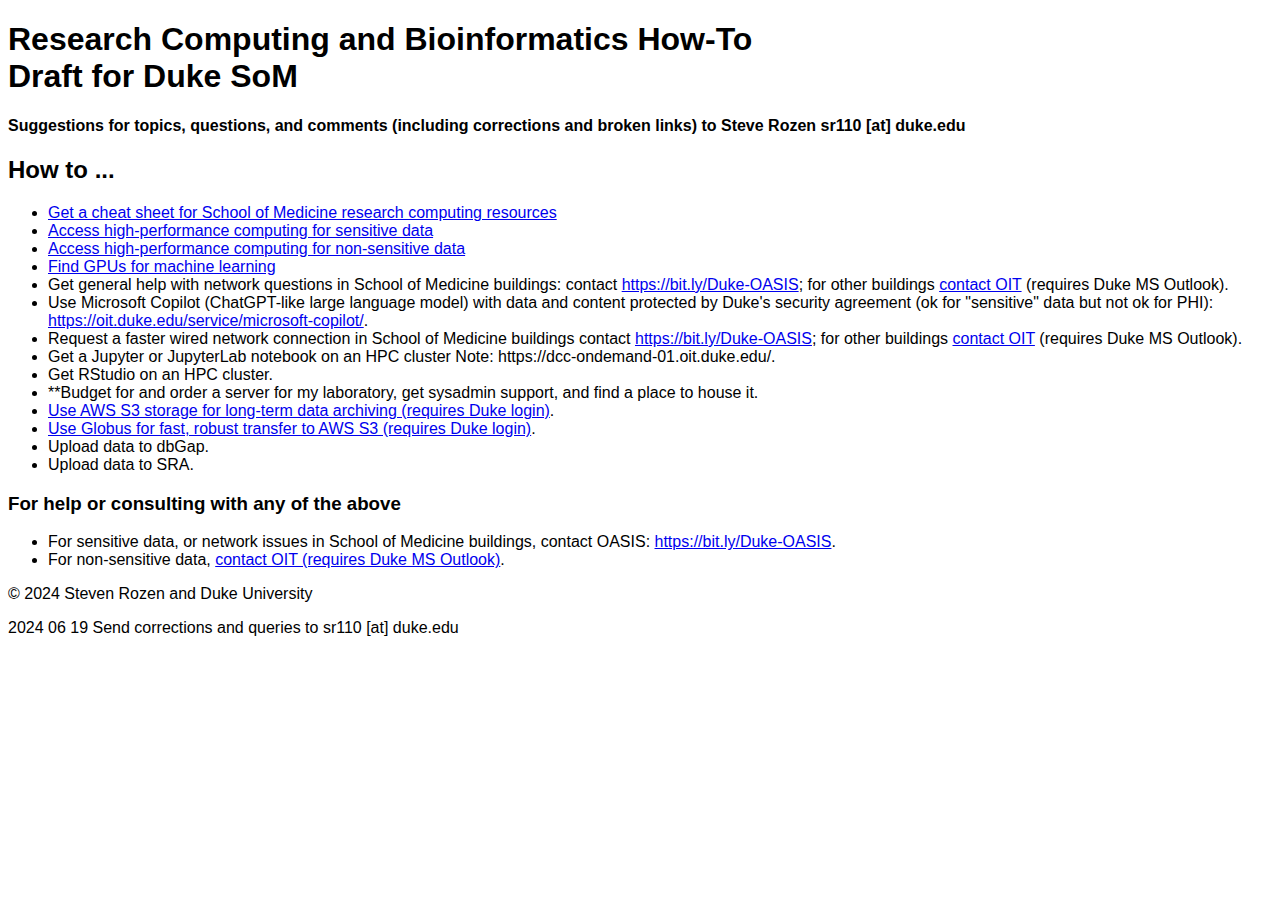
==== index.html @ e77e7c90 "fixed html errors" ====
<!DOCTYPE html>
<html lang="en">
<head>
    <meta charset="UTF-8">
    <meta name="viewport" content="width=device-width, initial-scale=1.0">
    <title>Research Computing and Bioinformatics How-To</title>
    <!-- Add your CSS files here -->
    <link rel="stylesheet" href="styles.css">
</head>
<body>
    <header>
        <h1>Research Computing and Bioinformatics How-To<br>Draft for Duke SoM</h1>
    </header>
    
    <main>
	    <h4>Suggestions for topics, questions, and comments (including corrections and broken links) to Steve Rozen sr110 [at] duke.edu</h4>
          
        <section>
            <h2>How to ...</h2>
            <ul>
			  <li><a href="research-comp-resources-cheat-sheet.pdf">Get a cheat sheet for School of Medicine research computing resources</a></li>
			  <li><a href="HPC-sensitive-data.html">Access high-performance computing for sensitive data</a></li>
			  <li><a href="HPC-non-sensitive-data.html">Access high-performance computing for non-sensitive data</a></li>
			  <li><a href="gpuresources.html">Find GPUs for machine learning</a></li>
			  <li>Get general help with network questions in School of Medicine buildings: contact 
			      <a href="https://bit.ly/Duke-OASIS" target="_blank">https://bit.ly/Duke-OASIS</a>; for 
				  other buildings
				  <a href="https://outlook.office365.com/owa/calendar/ResearchComputing@ProdDuke.onmicrosoft.com/bookings/" target="_blank">
		          contact OIT</a> (requires Duke MS Outlook).</li>
			  <li>Use Microsoft Copilot (ChatGPT-like large language model) 
			      with data and content protected by Duke's security agreement
				  (ok for "sensitive" data but not ok for PHI):
			      <a href="https://oit.duke.edu/service/microsoft-copilot/">
				  https://oit.duke.edu/service/microsoft-copilot/</a>.</li>
              <li>Request a faster wired network connection in School of Medicine
         		  buildings contact 
			      <a href="https://bit.ly/Duke-OASIS" target="_blank">https://bit.ly/Duke-OASIS</a>; for 
				  other buildings
				  <a href="https://outlook.office365.com/owa/calendar/ResearchComputing@ProdDuke.onmicrosoft.com/bookings/" target="_blank">
		          contact OIT</a> (requires Duke MS Outlook).</li>
			  <li>Get a Jupyter or JupyterLab notebook on an HPC cluster 
			  Note: https://dcc-ondemand-01.oit.duke.edu/.</li>
              <li>Get RStudio on an HPC cluster.</li>
              <li>**Budget for and order a server for my laboratory, get sysadmin support, 
			      and find a place to house it.</li>
              <li><a href="https://prodduke.sharepoint.com/:b:/r/sites/Bioinfo-Community/Shared%20Documents/General/globus-s3.pdf?csf=1&web=1&e=u1vuRj"
			   target="_blank">
			   Use AWS S3 storage for long-term data archiving (requires Duke login)</a>.</li>
			  <li><a href="https://prodduke.sharepoint.com/:b:/r/sites/Bioinfo-Community/Shared%20Documents/General/globus-s3.pdf?csf=1&web=1&e=u1vuRj"
			  target="_blank">Use Globus for fast, robust transfer to AWS S3 (requires Duke login)</a>.</li>
              <li>Upload data to dbGap.</li>
              <li>Upload data to SRA.</li>
			</ul>
        </section>
		
		<h3>For help or consulting with any of the above</h3>
		<ul>
		<li>For sensitive data, or network issues in School of Medicine 
		buildings, contact OASIS: 
		<a href="https://bit.ly/Duke-OASIS" target="_blank">https://bit.ly/Duke-OASIS</a>.</li>
		<li>For non-sensitive data, 
		<a href="https://outlook.office365.com/owa/calendar/ResearchComputing@ProdDuke.onmicrosoft.com/bookings/"
		target="_blank">
		contact OIT (requires Duke MS Outlook)</a>.</li>
		</ul>

    </main>
    
    <footer>
        <p>&copy; 2024 Steven Rozen and Duke University</p>
		<p>2024 06 19 Send corrections and queries to sr110 [at] duke.edu</p>
    </footer>
	
</body>
</html>
---- styles.css ----
body {
    font-family: Arial, Helvetica, sans-serif;
}
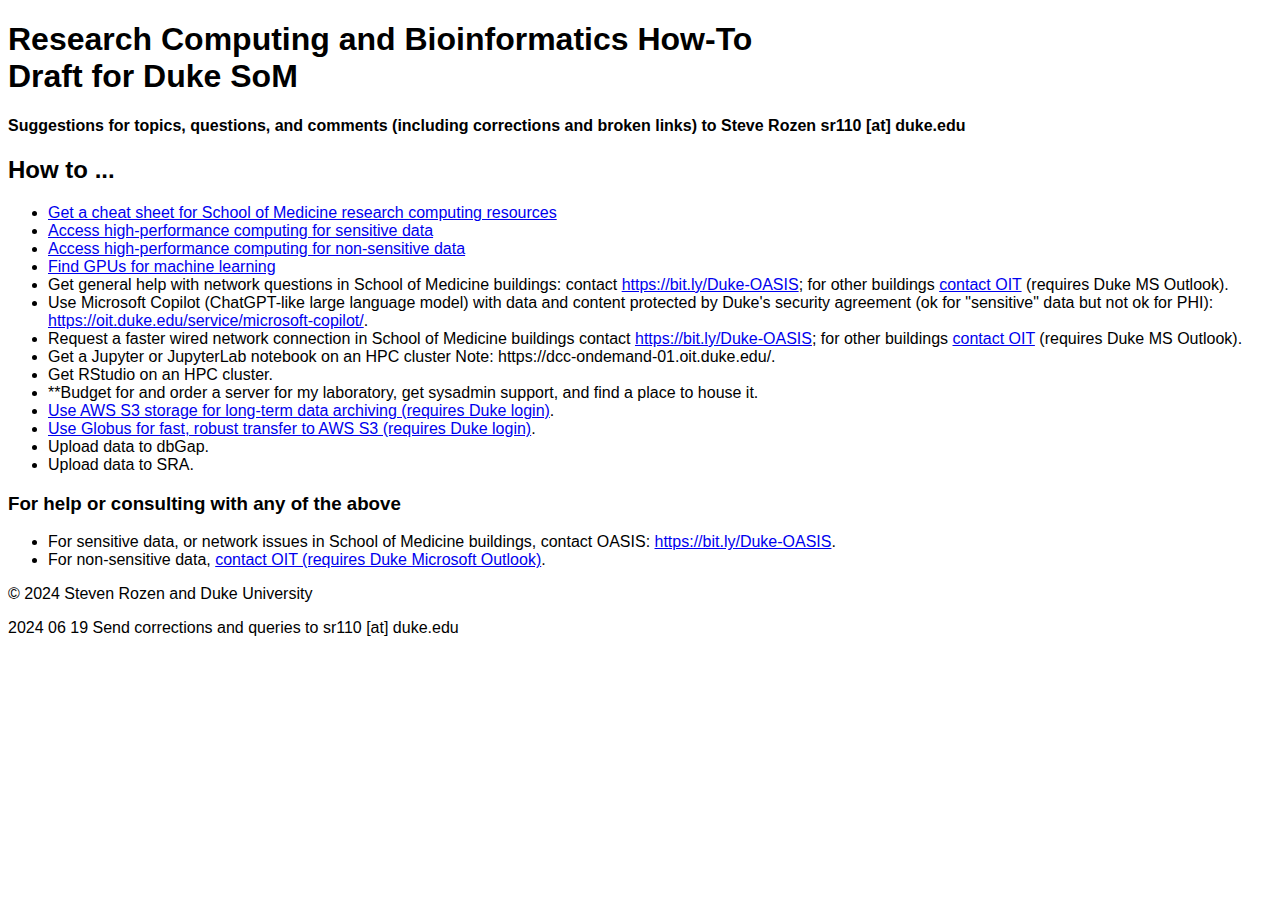
==== commit 99220dd7: "Update index.html" ====
--- a/index.html
+++ b/index.html
@@ -61,7 +61,7 @@
 		<li>For non-sensitive data, 
 		<a href="https://outlook.office365.com/owa/calendar/ResearchComputing@ProdDuke.onmicrosoft.com/bookings/"
 		target="_blank">
-		contact OIT (requires Duke MS Outlook)</a>.</li>
+		contact OIT (requires Duke Microsoft Outlook)</a>.</li>
 		</ul>
 
     </main>
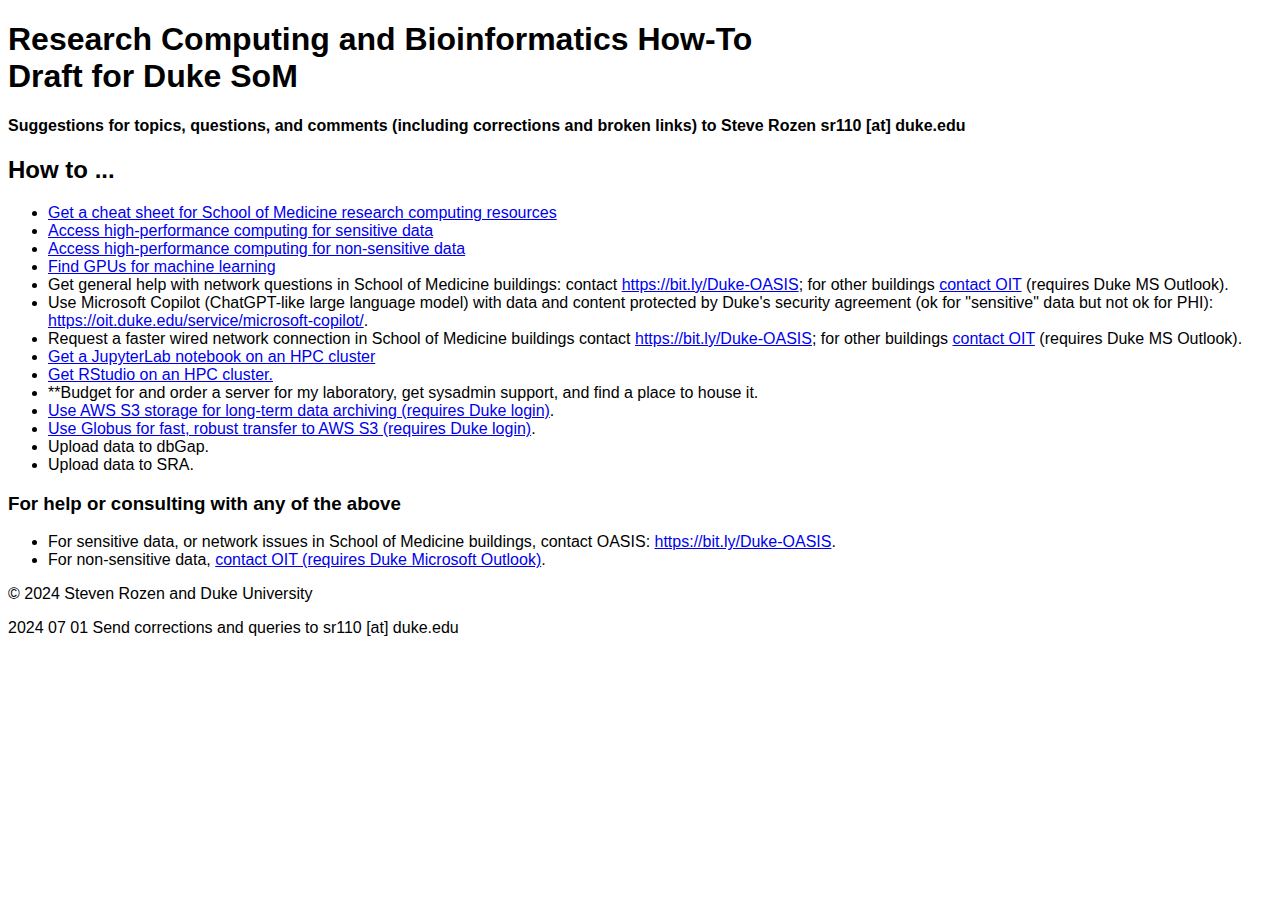
==== commit 75dd15a6: "adding more pages" ====
--- a/index.html
+++ b/index.html
@@ -38,9 +38,10 @@
 				  other buildings
 				  <a href="https://outlook.office365.com/owa/calendar/ResearchComputing@ProdDuke.onmicrosoft.com/bookings/" target="_blank">
 		          contact OIT</a> (requires Duke MS Outlook).</li>
-			  <li>Get a Jupyter or JupyterLab notebook on an HPC cluster 
-			  Note: https://dcc-ondemand-01.oit.duke.edu/.</li>
-              <li>Get RStudio on an HPC cluster.</li>
+			  <li><a href="ondemand-interfaces.html">Get a  
+			  JupyterLab notebook on an HPC cluster</a></li>
+              <li><a href="ondemand-interfaces.html">Get RStudio on an 
+			  HPC cluster.</a></li>
               <li>**Budget for and order a server for my laboratory, get sysadmin support, 
 			      and find a place to house it.</li>
               <li><a href="https://prodduke.sharepoint.com/:b:/r/sites/Bioinfo-Community/Shared%20Documents/General/globus-s3.pdf?csf=1&web=1&e=u1vuRj"
@@ -68,7 +69,7 @@
     
     <footer>
         <p>&copy; 2024 Steven Rozen and Duke University</p>
-		<p>2024 06 19 Send corrections and queries to sr110 [at] duke.edu</p>
+		<p>2024 07 01 Send corrections and queries to sr110 [at] duke.edu</p>
     </footer>
 	
 </body>
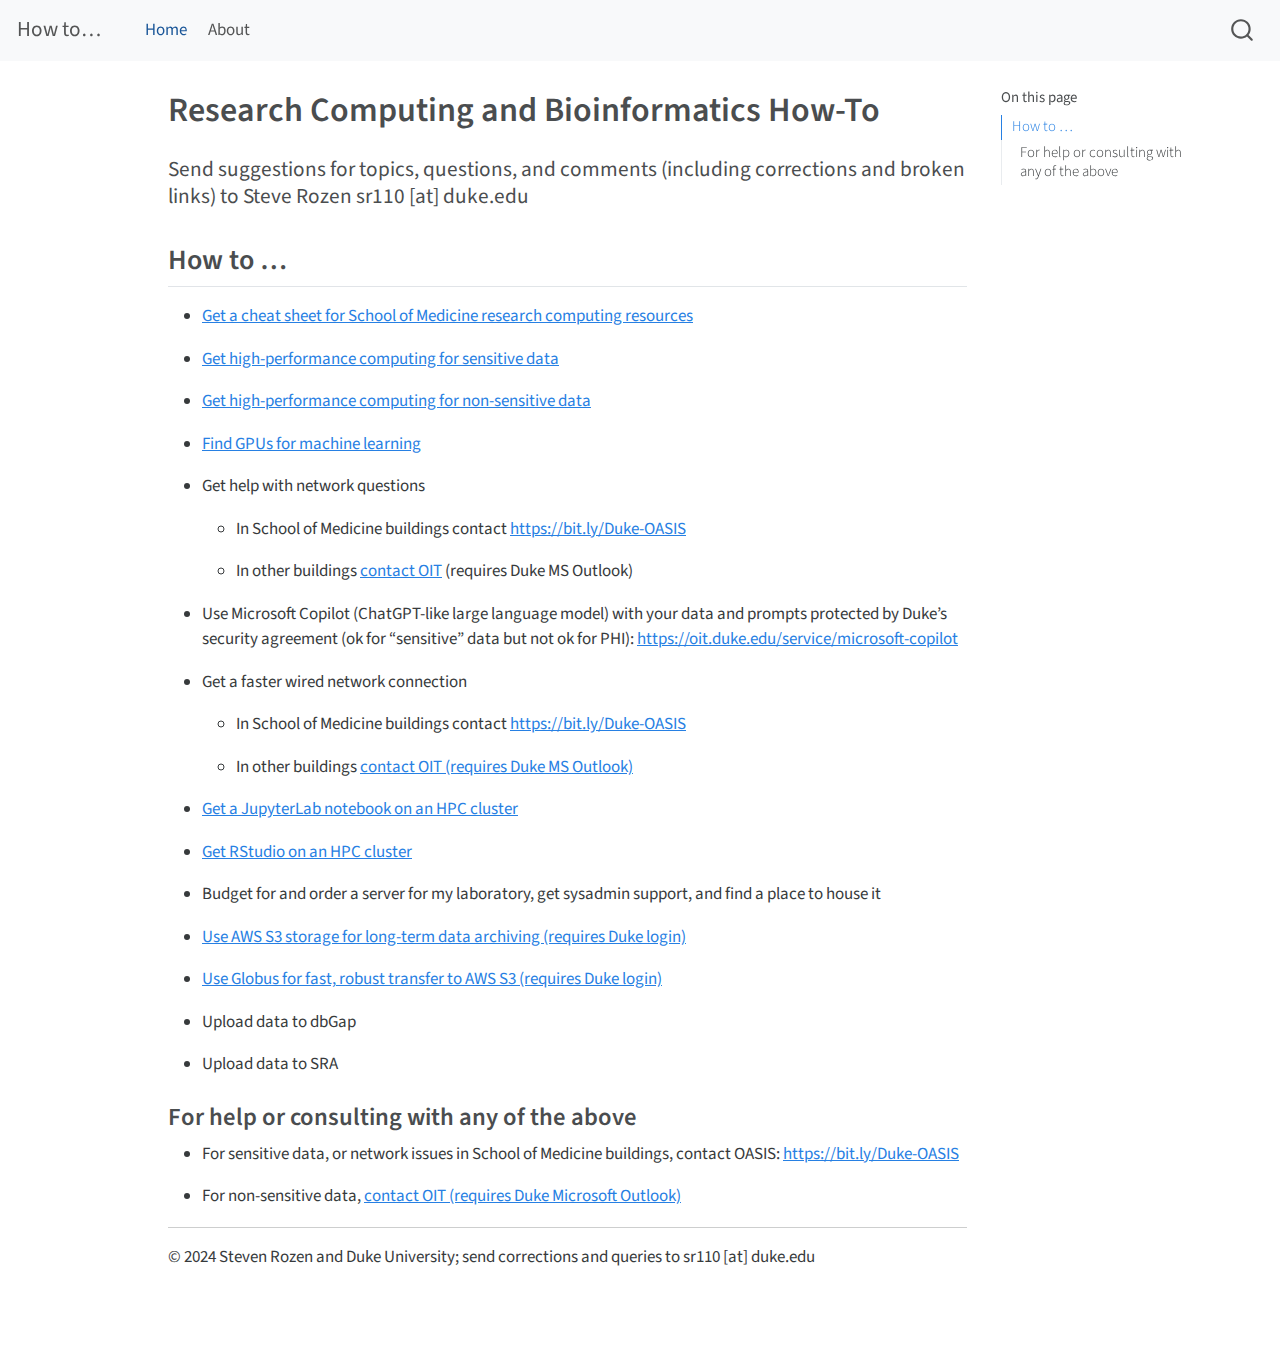
==== commit d3e364e7: "Update index.html" ====
--- a/index.html
+++ b/index.html
@@ -1,76 +1,415 @@
 <!DOCTYPE html>
-<html lang="en">
-<head>
-    <meta charset="UTF-8">
-    <meta name="viewport" content="width=device-width, initial-scale=1.0">
-    <title>Research Computing and Bioinformatics How-To</title>
-    <!-- Add your CSS files here -->
-    <link rel="stylesheet" href="styles.css">
+<html xmlns="http://www.w3.org/1999/xhtml" lang="en" xml:lang="en"><head>
+
+<meta charset="utf-8">
+<meta name="generator" content="quarto-1.3.433">
+
+<meta name="viewport" content="width=device-width, initial-scale=1.0, user-scalable=yes">
+
+
+<title>How to… - Research Computing and Bioinformatics How-To</title>
+<style>
+code{white-space: pre-wrap;}
+span.smallcaps{font-variant: small-caps;}
+div.columns{display: flex; gap: min(4vw, 1.5em);}
+div.column{flex: auto; overflow-x: auto;}
+div.hanging-indent{margin-left: 1.5em; text-indent: -1.5em;}
+ul.task-list{list-style: none;}
+ul.task-list li input[type="checkbox"] {
+  width: 0.8em;
+  margin: 0 0.8em 0.2em -1em; /* quarto-specific, see https://github.com/quarto-dev/quarto-cli/issues/4556 */ 
+  vertical-align: middle;
+}
+</style>
+
+
+<script src="site_libs/quarto-nav/quarto-nav.js"></script>
+<script src="site_libs/quarto-nav/headroom.min.js"></script>
+<script src="site_libs/clipboard/clipboard.min.js"></script>
+<script src="site_libs/quarto-search/autocomplete.umd.js"></script>
+<script src="site_libs/quarto-search/fuse.min.js"></script>
+<script src="site_libs/quarto-search/quarto-search.js"></script>
+<meta name="quarto:offset" content="./">
+<script src="site_libs/quarto-html/quarto.js"></script>
+<script src="site_libs/quarto-html/popper.min.js"></script>
+<script src="site_libs/quarto-html/tippy.umd.min.js"></script>
+<script src="site_libs/quarto-html/anchor.min.js"></script>
+<link href="site_libs/quarto-html/tippy.css" rel="stylesheet">
+<link href="site_libs/quarto-html/quarto-syntax-highlighting.css" rel="stylesheet" id="quarto-text-highlighting-styles">
+<script src="site_libs/bootstrap/bootstrap.min.js"></script>
+<link href="site_libs/bootstrap/bootstrap-icons.css" rel="stylesheet">
+<link href="site_libs/bootstrap/bootstrap.min.css" rel="stylesheet" id="quarto-bootstrap" data-mode="light">
+<script id="quarto-search-options" type="application/json">{
+  "location": "navbar",
+  "copy-button": false,
+  "collapse-after": 3,
+  "panel-placement": "end",
+  "type": "overlay",
+  "limit": 20,
+  "language": {
+    "search-no-results-text": "No results",
+    "search-matching-documents-text": "matching documents",
+    "search-copy-link-title": "Copy link to search",
+    "search-hide-matches-text": "Hide additional matches",
+    "search-more-match-text": "more match in this document",
+    "search-more-matches-text": "more matches in this document",
+    "search-clear-button-title": "Clear",
+    "search-detached-cancel-button-title": "Cancel",
+    "search-submit-button-title": "Submit",
+    "search-label": "Search"
+  }
+}</script>
+
+
+<link rel="stylesheet" href="styles.css">
 </head>
-<body>
-    <header>
-        <h1>Research Computing and Bioinformatics How-To<br>Draft for Duke SoM</h1>
-    </header>
+
+<body class="nav-fixed">
+
+<div id="quarto-search-results"></div>
+  <header id="quarto-header" class="headroom fixed-top">
+    <nav class="navbar navbar-expand-lg navbar-dark ">
+      <div class="navbar-container container-fluid">
+      <div class="navbar-brand-container">
+    <a class="navbar-brand" href="./index.html">
+    <span class="navbar-title">How to…</span>
+    </a>
+  </div>
+            <div id="quarto-search" class="" title="Search"></div>
+          <button class="navbar-toggler" type="button" data-bs-toggle="collapse" data-bs-target="#navbarCollapse" aria-controls="navbarCollapse" aria-expanded="false" aria-label="Toggle navigation" onclick="if (window.quartoToggleHeadroom) { window.quartoToggleHeadroom(); }">
+  <span class="navbar-toggler-icon"></span>
+</button>
+          <div class="collapse navbar-collapse" id="navbarCollapse">
+            <ul class="navbar-nav navbar-nav-scroll me-auto">
+  <li class="nav-item">
+    <a class="nav-link active" href="./index.html" rel="" target="" aria-current="page">
+ <span class="menu-text">Home</span></a>
+  </li>  
+  <li class="nav-item">
+    <a class="nav-link" href="./about.html" rel="" target="">
+ <span class="menu-text">About</span></a>
+  </li>  
+</ul>
+            <div class="quarto-navbar-tools ms-auto">
+</div>
+          </div> <!-- /navcollapse -->
+      </div> <!-- /container-fluid -->
+    </nav>
+</header>
+<!-- content -->
+<div id="quarto-content" class="quarto-container page-columns page-rows-contents page-layout-article page-navbar">
+<!-- sidebar -->
+<!-- margin-sidebar -->
+    <div id="quarto-margin-sidebar" class="sidebar margin-sidebar">
+        <nav id="TOC" role="doc-toc" class="toc-active">
+    <h2 id="toc-title">On this page</h2>
+   
+  <ul>
+  <li><a href="#how-to" id="toc-how-to" class="nav-link active" data-scroll-target="#how-to">How to …</a>
+  <ul class="collapse">
+  <li><a href="#for-help-or-consulting-with-any-of-the-above" id="toc-for-help-or-consulting-with-any-of-the-above" class="nav-link" data-scroll-target="#for-help-or-consulting-with-any-of-the-above">For help or consulting with any of the above</a></li>
+  </ul></li>
+  </ul>
+</nav>
+    </div>
+<!-- main -->
+<main class="content" id="quarto-document-content">
+
+<header id="title-block-header" class="quarto-title-block default">
+<div class="quarto-title">
+<h1 class="title">Research Computing and Bioinformatics How-To</h1>
+</div>
+
+
+
+<div class="quarto-title-meta">
+
     
-    <main>
-	    <h4>Suggestions for topics, questions, and comments (including corrections and broken links) to Steve Rozen sr110 [at] duke.edu</h4>
-          
-        <section>
-            <h2>How to ...</h2>
-            <ul>
-			  <li><a href="research-comp-resources-cheat-sheet.pdf">Get a cheat sheet for School of Medicine research computing resources</a></li>
-			  <li><a href="HPC-sensitive-data.html">Access high-performance computing for sensitive data</a></li>
-			  <li><a href="HPC-non-sensitive-data.html">Access high-performance computing for non-sensitive data</a></li>
-			  <li><a href="gpuresources.html">Find GPUs for machine learning</a></li>
-			  <li>Get general help with network questions in School of Medicine buildings: contact 
-			      <a href="https://bit.ly/Duke-OASIS" target="_blank">https://bit.ly/Duke-OASIS</a>; for 
-				  other buildings
-				  <a href="https://outlook.office365.com/owa/calendar/ResearchComputing@ProdDuke.onmicrosoft.com/bookings/" target="_blank">
-		          contact OIT</a> (requires Duke MS Outlook).</li>
-			  <li>Use Microsoft Copilot (ChatGPT-like large language model) 
-			      with data and content protected by Duke's security agreement
-				  (ok for "sensitive" data but not ok for PHI):
-			      <a href="https://oit.duke.edu/service/microsoft-copilot/">
-				  https://oit.duke.edu/service/microsoft-copilot/</a>.</li>
-              <li>Request a faster wired network connection in School of Medicine
-         		  buildings contact 
-			      <a href="https://bit.ly/Duke-OASIS" target="_blank">https://bit.ly/Duke-OASIS</a>; for 
-				  other buildings
-				  <a href="https://outlook.office365.com/owa/calendar/ResearchComputing@ProdDuke.onmicrosoft.com/bookings/" target="_blank">
-		          contact OIT</a> (requires Duke MS Outlook).</li>
-			  <li><a href="ondemand-interfaces.html">Get a  
-			  JupyterLab notebook on an HPC cluster</a></li>
-              <li><a href="ondemand-interfaces.html">Get RStudio on an 
-			  HPC cluster.</a></li>
-              <li>**Budget for and order a server for my laboratory, get sysadmin support, 
-			      and find a place to house it.</li>
-              <li><a href="https://prodduke.sharepoint.com/:b:/r/sites/Bioinfo-Community/Shared%20Documents/General/globus-s3.pdf?csf=1&web=1&e=u1vuRj"
-			   target="_blank">
-			   Use AWS S3 storage for long-term data archiving (requires Duke login)</a>.</li>
-			  <li><a href="https://prodduke.sharepoint.com/:b:/r/sites/Bioinfo-Community/Shared%20Documents/General/globus-s3.pdf?csf=1&web=1&e=u1vuRj"
-			  target="_blank">Use Globus for fast, robust transfer to AWS S3 (requires Duke login)</a>.</li>
-              <li>Upload data to dbGap.</li>
-              <li>Upload data to SRA.</li>
-			</ul>
-        </section>
-		
-		<h3>For help or consulting with any of the above</h3>
-		<ul>
-		<li>For sensitive data, or network issues in School of Medicine 
-		buildings, contact OASIS: 
-		<a href="https://bit.ly/Duke-OASIS" target="_blank">https://bit.ly/Duke-OASIS</a>.</li>
-		<li>For non-sensitive data, 
-		<a href="https://outlook.office365.com/owa/calendar/ResearchComputing@ProdDuke.onmicrosoft.com/bookings/"
-		target="_blank">
-		contact OIT (requires Duke Microsoft Outlook)</a>.</li>
-		</ul>
-
-    </main>
+  
     
-    <footer>
-        <p>&copy; 2024 Steven Rozen and Duke University</p>
-		<p>2024 07 01 Send corrections and queries to sr110 [at] duke.edu</p>
-    </footer>
-	
-</body>
-</html>
+  </div>
+  
+
+</header>
+
+<section id="send-suggestions-for-topics-questions-and-comments-including-corrections-and-broken-links-to-steve-rozen-sr110-at-duke.edu" class="level4">
+<h4 class="anchored" data-anchor-id="send-suggestions-for-topics-questions-and-comments-including-corrections-and-broken-links-to-steve-rozen-sr110-at-duke.edu">Send suggestions for topics, questions, and comments (including corrections and broken links) to Steve Rozen sr110 [at] duke.edu</h4>
+</section>
+<section id="how-to" class="level2">
+<h2 class="anchored" data-anchor-id="how-to">How to …</h2>
+<ul>
+<li><p><a href="research-comp-resources-cheat-sheet.pdf" target="_blank">Get a cheat sheet for School of Medicine research computing resources</a></p></li>
+<li><p><a href="HPC-sensitive-data.html">Get high-performance computing for sensitive data</a></p></li>
+<li><p><a href="HPC-non-sensitive-data.html">Get high-performance computing for non-sensitive data</a></p></li>
+<li><p><a href="gpuresources.html">Find GPUs for machine learning</a></p></li>
+<li><p>Get help with network questions</p>
+<ul>
+<li><p>In School of Medicine buildings contact <a href="https://bit.ly/Duke-OASIS%22">https://bit.ly/Duke-OASIS</a></p></li>
+<li><p>In other buildings <a href="https://outlook.office365.com/owa/calendar/ResearchComputing@ProdDuke.onmicrosoft.com/bookings/">contact OIT</a> (requires Duke MS Outlook)</p></li>
+</ul></li>
+<li><p>Use Microsoft Copilot (ChatGPT-like large language model) with your data and prompts protected by Duke’s security agreement (ok for “sensitive” data but not ok for PHI): <a href="https://oit.duke.edu/service/microsoft-copilot" class="uri">https://oit.duke.edu/service/microsoft-copilot</a></p></li>
+<li><p>Get a faster wired network connection</p>
+<ul>
+<li><p>In School of Medicine buildings contact <a href="https://bit.ly/Duke-OASIS" target="_blank">https://bit.ly/Duke-OASIS</a></p></li>
+<li><p>In other buildings <a href="https://outlook.office365.com/owa/calendar/ResearchComputing@ProdDuke.onmicrosoft.com/bookings/" target="_blank">contact OIT (requires Duke MS Outlook)</a></p></li>
+</ul></li>
+<li><p><a href="ondemand-interfaces.html">Get a JupyterLab notebook on an HPC cluster</a></p></li>
+<li><p><a href="ondemand-interfaces.html">Get RStudio on an HPC cluster</a></p></li>
+<li><p>Budget for and order a server for my laboratory, get sysadmin support, and find a place to house it</p></li>
+<li><p><a href="https://prodduke.sharepoint.com/:b:/r/sites/Bioinfo-Community/Shared%20Documents/General/globus-s3.pdf?csf=1&amp;web=1&amp;e=u1vuRj" target="_blank">Use AWS S3 storage for long-term data archiving (requires Duke login)</a></p></li>
+<li><p><a href="https://prodduke.sharepoint.com/:b:/r/sites/Bioinfo-Community/Shared%20Documents/General/globus-s3.pdf?csf=1&amp;web=1&amp;e=u1vuRj" target="_blank">Use Globus for fast, robust transfer to AWS S3 (requires Duke login)</a></p></li>
+<li><p>Upload data to dbGap</p></li>
+<li><p>Upload data to SRA</p></li>
+</ul>
+<section id="for-help-or-consulting-with-any-of-the-above" class="level3">
+<h3 class="anchored" data-anchor-id="for-help-or-consulting-with-any-of-the-above">For help or consulting with any of the above</h3>
+<ul>
+<li><p>For sensitive data, or network issues in School of Medicine buildings, contact OASIS: <a href="https://bit.ly/Duke-OASIS" target="_blank">https://bit.ly/Duke-OASIS</a></p></li>
+<li><p>For non-sensitive data, <a href="https://outlook.office365.com/owa/calendar/ResearchComputing@ProdDuke.onmicrosoft.com/bookings/" target="_blank">contact OIT (requires Duke Microsoft Outlook)</a></p></li>
+</ul>
+<hr>
+<p>© 2024 Steven Rozen and Duke University; send corrections and queries to sr110 [at] duke.edu <!-- 2024 07 09 --></p>
+
+
+</section>
+</section>
+
+</main> <!-- /main -->
+<script id="quarto-html-after-body" type="application/javascript">
+window.document.addEventListener("DOMContentLoaded", function (event) {
+  const toggleBodyColorMode = (bsSheetEl) => {
+    const mode = bsSheetEl.getAttribute("data-mode");
+    const bodyEl = window.document.querySelector("body");
+    if (mode === "dark") {
+      bodyEl.classList.add("quarto-dark");
+      bodyEl.classList.remove("quarto-light");
+    } else {
+      bodyEl.classList.add("quarto-light");
+      bodyEl.classList.remove("quarto-dark");
+    }
+  }
+  const toggleBodyColorPrimary = () => {
+    const bsSheetEl = window.document.querySelector("link#quarto-bootstrap");
+    if (bsSheetEl) {
+      toggleBodyColorMode(bsSheetEl);
+    }
+  }
+  toggleBodyColorPrimary();  
+  const icon = "";
+  const anchorJS = new window.AnchorJS();
+  anchorJS.options = {
+    placement: 'right',
+    icon: icon
+  };
+  anchorJS.add('.anchored');
+  const isCodeAnnotation = (el) => {
+    for (const clz of el.classList) {
+      if (clz.startsWith('code-annotation-')) {                     
+        return true;
+      }
+    }
+    return false;
+  }
+  const clipboard = new window.ClipboardJS('.code-copy-button', {
+    text: function(trigger) {
+      const codeEl = trigger.previousElementSibling.cloneNode(true);
+      for (const childEl of codeEl.children) {
+        if (isCodeAnnotation(childEl)) {
+          childEl.remove();
+        }
+      }
+      return codeEl.innerText;
+    }
+  });
+  clipboard.on('success', function(e) {
+    // button target
+    const button = e.trigger;
+    // don't keep focus
+    button.blur();
+    // flash "checked"
+    button.classList.add('code-copy-button-checked');
+    var currentTitle = button.getAttribute("title");
+    button.setAttribute("title", "Copied!");
+    let tooltip;
+    if (window.bootstrap) {
+      button.setAttribute("data-bs-toggle", "tooltip");
+      button.setAttribute("data-bs-placement", "left");
+      button.setAttribute("data-bs-title", "Copied!");
+      tooltip = new bootstrap.Tooltip(button, 
+        { trigger: "manual", 
+          customClass: "code-copy-button-tooltip",
+          offset: [0, -8]});
+      tooltip.show();    
+    }
+    setTimeout(function() {
+      if (tooltip) {
+        tooltip.hide();
+        button.removeAttribute("data-bs-title");
+        button.removeAttribute("data-bs-toggle");
+        button.removeAttribute("data-bs-placement");
+      }
+      button.setAttribute("title", currentTitle);
+      button.classList.remove('code-copy-button-checked');
+    }, 1000);
+    // clear code selection
+    e.clearSelection();
+  });
+  function tippyHover(el, contentFn) {
+    const config = {
+      allowHTML: true,
+      content: contentFn,
+      maxWidth: 500,
+      delay: 100,
+      arrow: false,
+      appendTo: function(el) {
+          return el.parentElement;
+      },
+      interactive: true,
+      interactiveBorder: 10,
+      theme: 'quarto',
+      placement: 'bottom-start'
+    };
+    window.tippy(el, config); 
+  }
+  const noterefs = window.document.querySelectorAll('a[role="doc-noteref"]');
+  for (var i=0; i<noterefs.length; i++) {
+    const ref = noterefs[i];
+    tippyHover(ref, function() {
+      // use id or data attribute instead here
+      let href = ref.getAttribute('data-footnote-href') || ref.getAttribute('href');
+      try { href = new URL(href).hash; } catch {}
+      const id = href.replace(/^#\/?/, "");
+      const note = window.document.getElementById(id);
+      return note.innerHTML;
+    });
+  }
+      let selectedAnnoteEl;
+      const selectorForAnnotation = ( cell, annotation) => {
+        let cellAttr = 'data-code-cell="' + cell + '"';
+        let lineAttr = 'data-code-annotation="' +  annotation + '"';
+        const selector = 'span[' + cellAttr + '][' + lineAttr + ']';
+        return selector;
+      }
+      const selectCodeLines = (annoteEl) => {
+        const doc = window.document;
+        const targetCell = annoteEl.getAttribute("data-target-cell");
+        const targetAnnotation = annoteEl.getAttribute("data-target-annotation");
+        const annoteSpan = window.document.querySelector(selectorForAnnotation(targetCell, targetAnnotation));
+        const lines = annoteSpan.getAttribute("data-code-lines").split(",");
+        const lineIds = lines.map((line) => {
+          return targetCell + "-" + line;
+        })
+        let top = null;
+        let height = null;
+        let parent = null;
+        if (lineIds.length > 0) {
+            //compute the position of the single el (top and bottom and make a div)
+            const el = window.document.getElementById(lineIds[0]);
+            top = el.offsetTop;
+            height = el.offsetHeight;
+            parent = el.parentElement.parentElement;
+          if (lineIds.length > 1) {
+            const lastEl = window.document.getElementById(lineIds[lineIds.length - 1]);
+            const bottom = lastEl.offsetTop + lastEl.offsetHeight;
+            height = bottom - top;
+          }
+          if (top !== null && height !== null && parent !== null) {
+            // cook up a div (if necessary) and position it 
+            let div = window.document.getElementById("code-annotation-line-highlight");
+            if (div === null) {
+              div = window.document.createElement("div");
+              div.setAttribute("id", "code-annotation-line-highlight");
+              div.style.position = 'absolute';
+              parent.appendChild(div);
+            }
+            div.style.top = top - 2 + "px";
+            div.style.height = height + 4 + "px";
+            let gutterDiv = window.document.getElementById("code-annotation-line-highlight-gutter");
+            if (gutterDiv === null) {
+              gutterDiv = window.document.createElement("div");
+              gutterDiv.setAttribute("id", "code-annotation-line-highlight-gutter");
+              gutterDiv.style.position = 'absolute';
+              const codeCell = window.document.getElementById(targetCell);
+              const gutter = codeCell.querySelector('.code-annotation-gutter');
+              gutter.appendChild(gutterDiv);
+            }
+            gutterDiv.style.top = top - 2 + "px";
+            gutterDiv.style.height = height + 4 + "px";
+          }
+          selectedAnnoteEl = annoteEl;
+        }
+      };
+      const unselectCodeLines = () => {
+        const elementsIds = ["code-annotation-line-highlight", "code-annotation-line-highlight-gutter"];
+        elementsIds.forEach((elId) => {
+          const div = window.document.getElementById(elId);
+          if (div) {
+            div.remove();
+          }
+        });
+        selectedAnnoteEl = undefined;
+      };
+      // Attach click handler to the DT
+      const annoteDls = window.document.querySelectorAll('dt[data-target-cell]');
+      for (const annoteDlNode of annoteDls) {
+        annoteDlNode.addEventListener('click', (event) => {
+          const clickedEl = event.target;
+          if (clickedEl !== selectedAnnoteEl) {
+            unselectCodeLines();
+            const activeEl = window.document.querySelector('dt[data-target-cell].code-annotation-active');
+            if (activeEl) {
+              activeEl.classList.remove('code-annotation-active');
+            }
+            selectCodeLines(clickedEl);
+            clickedEl.classList.add('code-annotation-active');
+          } else {
+            // Unselect the line
+            unselectCodeLines();
+            clickedEl.classList.remove('code-annotation-active');
+          }
+        });
+      }
+  const findCites = (el) => {
+    const parentEl = el.parentElement;
+    if (parentEl) {
+      const cites = parentEl.dataset.cites;
+      if (cites) {
+        return {
+          el,
+          cites: cites.split(' ')
+        };
+      } else {
+        return findCites(el.parentElement)
+      }
+    } else {
+      return undefined;
+    }
+  };
+  var bibliorefs = window.document.querySelectorAll('a[role="doc-biblioref"]');
+  for (var i=0; i<bibliorefs.length; i++) {
+    const ref = bibliorefs[i];
+    const citeInfo = findCites(ref);
+    if (citeInfo) {
+      tippyHover(citeInfo.el, function() {
+        var popup = window.document.createElement('div');
+        citeInfo.cites.forEach(function(cite) {
+          var citeDiv = window.document.createElement('div');
+          citeDiv.classList.add('hanging-indent');
+          citeDiv.classList.add('csl-entry');
+          var biblioDiv = window.document.getElementById('ref-' + cite);
+          if (biblioDiv) {
+            citeDiv.innerHTML = biblioDiv.innerHTML;
+          }
+          popup.appendChild(citeDiv);
+        });
+        return popup.innerHTML;
+      });
+    }
+  }
+});
+</script>
+</div> <!-- /content -->
+
+
+
+</body></html>--- a/site_libs/quarto-html/tippy.css
+++ b/site_libs/quarto-html/tippy.css
@@ -0,0 +1 @@
+.tippy-box[data-animation=fade][data-state=hidden]{opacity:0}[data-tippy-root]{max-width:calc(100vw - 10px)}.tippy-box{position:relative;background-color:#333;color:#fff;border-radius:4px;font-size:14px;line-height:1.4;white-space:normal;outline:0;transition-property:transform,visibility,opacity}.tippy-box[data-placement^=top]>.tippy-arrow{bottom:0}.tippy-box[data-placement^=top]>.tippy-arrow:before{bottom:-7px;left:0;border-width:8px 8px 0;border-top-color:initial;transform-origin:center top}.tippy-box[data-placement^=bottom]>.tippy-arrow{top:0}.tippy-box[data-placement^=bottom]>.tippy-arrow:before{top:-7px;left:0;border-width:0 8px 8px;border-bottom-color:initial;transform-origin:center bottom}.tippy-box[data-placement^=left]>.tippy-arrow{right:0}.tippy-box[data-placement^=left]>.tippy-arrow:before{border-width:8px 0 8px 8px;border-left-color:initial;right:-7px;transform-origin:center left}.tippy-box[data-placement^=right]>.tippy-arrow{left:0}.tippy-box[data-placement^=right]>.tippy-arrow:before{left:-7px;border-width:8px 8px 8px 0;border-right-color:initial;transform-origin:center right}.tippy-box[data-inertia][data-state=visible]{transition-timing-function:cubic-bezier(.54,1.5,.38,1.11)}.tippy-arrow{width:16px;height:16px;color:#333}.tippy-arrow:before{content:"";position:absolute;border-color:transparent;border-style:solid}.tippy-content{position:relative;padding:5px 9px;z-index:1}--- a/site_libs/quarto-html/quarto-syntax-highlighting.css
+++ b/site_libs/quarto-html/quarto-syntax-highlighting.css
@@ -0,0 +1,203 @@
+/* quarto syntax highlight colors */
+:root {
+  --quarto-hl-ot-color: #003B4F;
+  --quarto-hl-at-color: #657422;
+  --quarto-hl-ss-color: #20794D;
+  --quarto-hl-an-color: #5E5E5E;
+  --quarto-hl-fu-color: #4758AB;
+  --quarto-hl-st-color: #20794D;
+  --quarto-hl-cf-color: #003B4F;
+  --quarto-hl-op-color: #5E5E5E;
+  --quarto-hl-er-color: #AD0000;
+  --quarto-hl-bn-color: #AD0000;
+  --quarto-hl-al-color: #AD0000;
+  --quarto-hl-va-color: #111111;
+  --quarto-hl-bu-color: inherit;
+  --quarto-hl-ex-color: inherit;
+  --quarto-hl-pp-color: #AD0000;
+  --quarto-hl-in-color: #5E5E5E;
+  --quarto-hl-vs-color: #20794D;
+  --quarto-hl-wa-color: #5E5E5E;
+  --quarto-hl-do-color: #5E5E5E;
+  --quarto-hl-im-color: #00769E;
+  --quarto-hl-ch-color: #20794D;
+  --quarto-hl-dt-color: #AD0000;
+  --quarto-hl-fl-color: #AD0000;
+  --quarto-hl-co-color: #5E5E5E;
+  --quarto-hl-cv-color: #5E5E5E;
+  --quarto-hl-cn-color: #8f5902;
+  --quarto-hl-sc-color: #5E5E5E;
+  --quarto-hl-dv-color: #AD0000;
+  --quarto-hl-kw-color: #003B4F;
+}
+
+/* other quarto variables */
+:root {
+  --quarto-font-monospace: SFMono-Regular, Menlo, Monaco, Consolas, "Liberation Mono", "Courier New", monospace;
+}
+
+pre > code.sourceCode > span {
+  color: #003B4F;
+}
+
+code span {
+  color: #003B4F;
+}
+
+code.sourceCode > span {
+  color: #003B4F;
+}
+
+div.sourceCode,
+div.sourceCode pre.sourceCode {
+  color: #003B4F;
+}
+
+code span.ot {
+  color: #003B4F;
+  font-style: inherit;
+}
+
+code span.at {
+  color: #657422;
+  font-style: inherit;
+}
+
+code span.ss {
+  color: #20794D;
+  font-style: inherit;
+}
+
+code span.an {
+  color: #5E5E5E;
+  font-style: inherit;
+}
+
+code span.fu {
+  color: #4758AB;
+  font-style: inherit;
+}
+
+code span.st {
+  color: #20794D;
+  font-style: inherit;
+}
+
+code span.cf {
+  color: #003B4F;
+  font-style: inherit;
+}
+
+code span.op {
+  color: #5E5E5E;
+  font-style: inherit;
+}
+
+code span.er {
+  color: #AD0000;
+  font-style: inherit;
+}
+
+code span.bn {
+  color: #AD0000;
+  font-style: inherit;
+}
+
+code span.al {
+  color: #AD0000;
+  font-style: inherit;
+}
+
+code span.va {
+  color: #111111;
+  font-style: inherit;
+}
+
+code span.bu {
+  font-style: inherit;
+}
+
+code span.ex {
+  font-style: inherit;
+}
+
+code span.pp {
+  color: #AD0000;
+  font-style: inherit;
+}
+
+code span.in {
+  color: #5E5E5E;
+  font-style: inherit;
+}
+
+code span.vs {
+  color: #20794D;
+  font-style: inherit;
+}
+
+code span.wa {
+  color: #5E5E5E;
+  font-style: italic;
+}
+
+code span.do {
+  color: #5E5E5E;
+  font-style: italic;
+}
+
+code span.im {
+  color: #00769E;
+  font-style: inherit;
+}
+
+code span.ch {
+  color: #20794D;
+  font-style: inherit;
+}
+
+code span.dt {
+  color: #AD0000;
+  font-style: inherit;
+}
+
+code span.fl {
+  color: #AD0000;
+  font-style: inherit;
+}
+
+code span.co {
+  color: #5E5E5E;
+  font-style: inherit;
+}
+
+code span.cv {
+  color: #5E5E5E;
+  font-style: italic;
+}
+
+code span.cn {
+  color: #8f5902;
+  font-style: inherit;
+}
+
+code span.sc {
+  color: #5E5E5E;
+  font-style: inherit;
+}
+
+code span.dv {
+  color: #AD0000;
+  font-style: inherit;
+}
+
+code span.kw {
+  color: #003B4F;
+  font-style: inherit;
+}
+
+.prevent-inlining {
+  content: "</";
+}
+
+/*# sourceMappingURL=debc5d5d77c3f9108843748ff7464032.css.map */
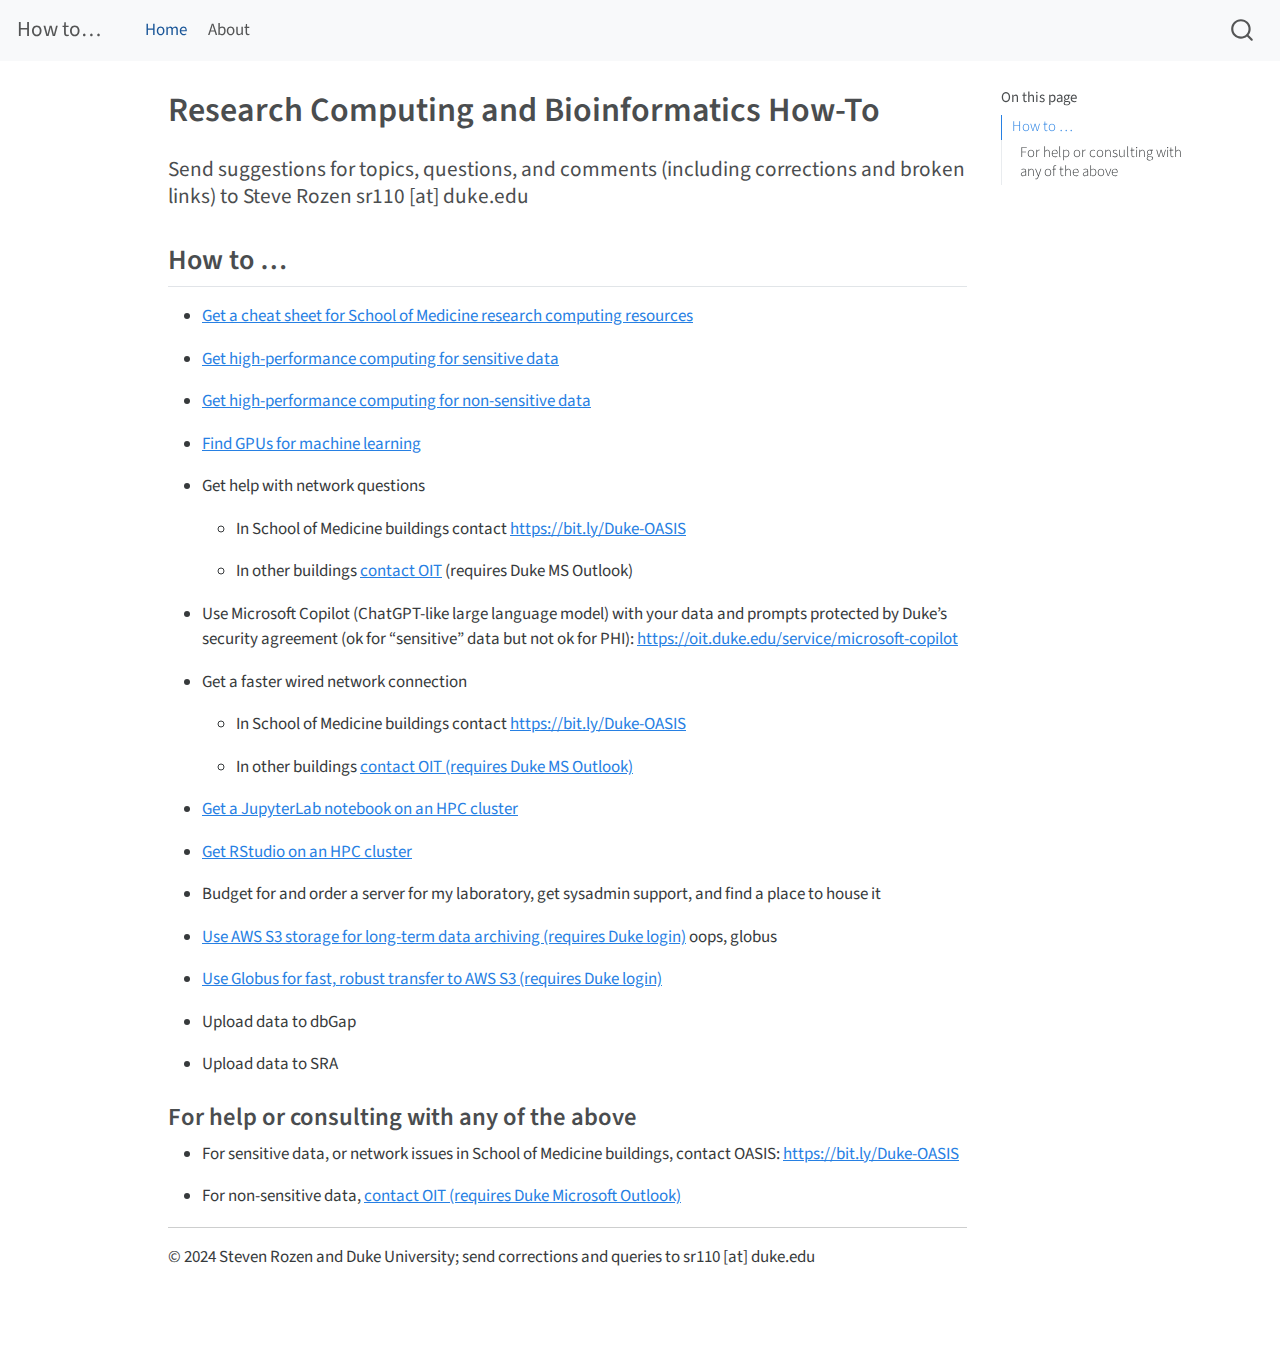
==== commit 62d5600e: "Update index.html" ====
--- a/index.html
+++ b/index.html
@@ -156,7 +156,7 @@
 <li><p><a href="ondemand-interfaces.html">Get a JupyterLab notebook on an HPC cluster</a></p></li>
 <li><p><a href="ondemand-interfaces.html">Get RStudio on an HPC cluster</a></p></li>
 <li><p>Budget for and order a server for my laboratory, get sysadmin support, and find a place to house it</p></li>
-<li><p><a href="https://prodduke.sharepoint.com/:b:/r/sites/Bioinfo-Community/Shared%20Documents/General/globus-s3.pdf?csf=1&amp;web=1&amp;e=u1vuRj" target="_blank">Use AWS S3 storage for long-term data archiving (requires Duke login)</a></p></li>
+<li><p><a href="https://prodduke.sharepoint.com/:b:/r/sites/Bioinfo-Community/Shared%20Documents/General/dhts-s3.pdf?csf=1&amp;web=1&amp;e=XAcMv9" target="_blank">Use AWS S3 storage for long-term data archiving (requires Duke login)</a> oops, globus</p></li>
 <li><p><a href="https://prodduke.sharepoint.com/:b:/r/sites/Bioinfo-Community/Shared%20Documents/General/globus-s3.pdf?csf=1&amp;web=1&amp;e=u1vuRj" target="_blank">Use Globus for fast, robust transfer to AWS S3 (requires Duke login)</a></p></li>
 <li><p>Upload data to dbGap</p></li>
 <li><p>Upload data to SRA</p></li>
@@ -168,7 +168,7 @@
 <li><p>For non-sensitive data, <a href="https://outlook.office365.com/owa/calendar/ResearchComputing@ProdDuke.onmicrosoft.com/bookings/" target="_blank">contact OIT (requires Duke Microsoft Outlook)</a></p></li>
 </ul>
 <hr>
-<p>© 2024 Steven Rozen and Duke University; send corrections and queries to sr110 [at] duke.edu <!-- 2024 07 09 --></p>
+<p>© 2024 Steven Rozen and Duke University; send corrections and queries to sr110 [at] duke.edu <!-- 2024 07 10 --></p>
 
 
 </section>
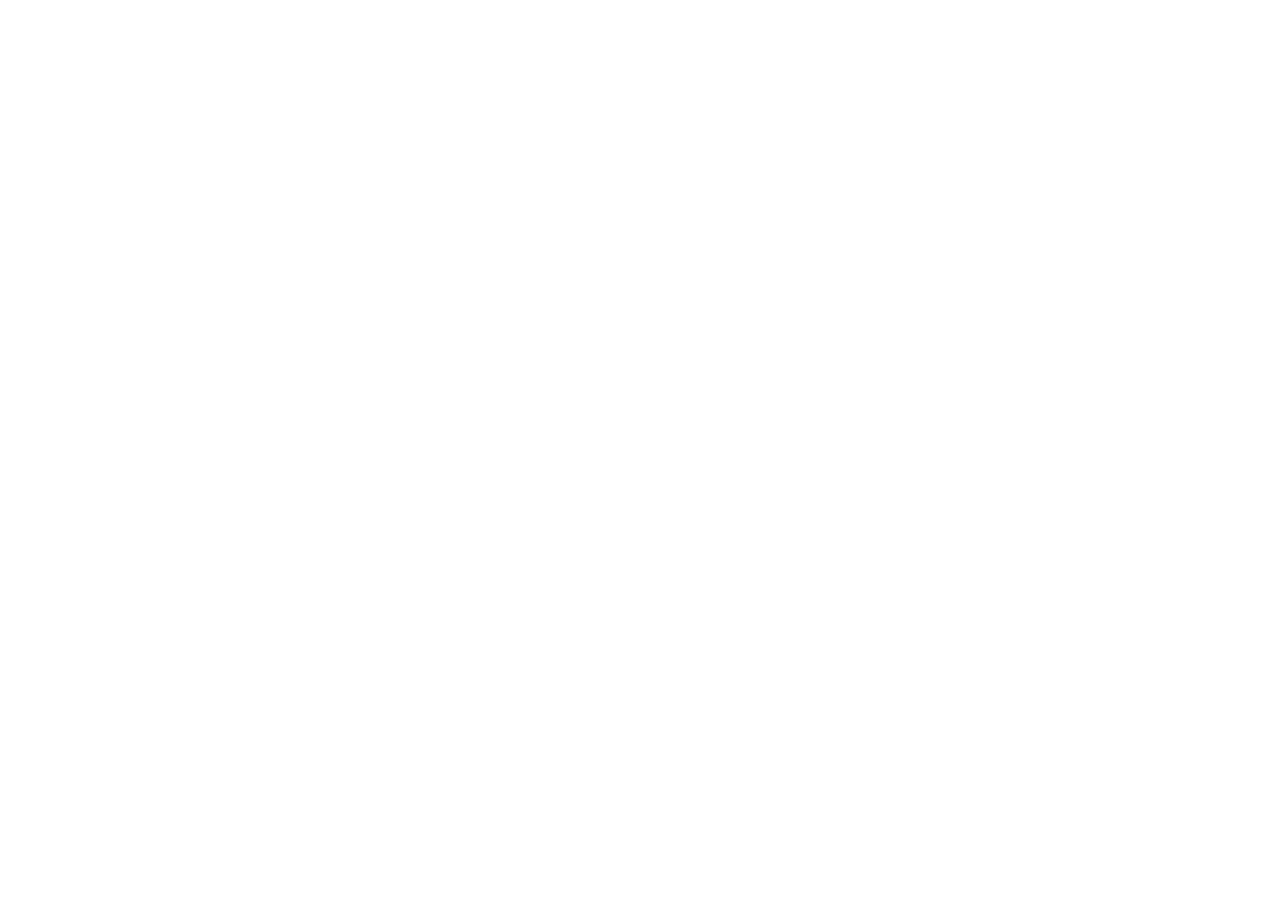
==== commit bebedb9d: "redirect" ====
--- a/index.html
+++ b/index.html
@@ -1,415 +1,9 @@
 <!DOCTYPE html>
-<html xmlns="http://www.w3.org/1999/xhtml" lang="en" xml:lang="en"><head>
-
-<meta charset="utf-8">
-<meta name="generator" content="quarto-1.3.433">
-
-<meta name="viewport" content="width=device-width, initial-scale=1.0, user-scalable=yes">
-
-
-<title>How to… - Research Computing and Bioinformatics How-To</title>
-<style>
-code{white-space: pre-wrap;}
-span.smallcaps{font-variant: small-caps;}
-div.columns{display: flex; gap: min(4vw, 1.5em);}
-div.column{flex: auto; overflow-x: auto;}
-div.hanging-indent{margin-left: 1.5em; text-indent: -1.5em;}
-ul.task-list{list-style: none;}
-ul.task-list li input[type="checkbox"] {
-  width: 0.8em;
-  margin: 0 0.8em 0.2em -1em; /* quarto-specific, see https://github.com/quarto-dev/quarto-cli/issues/4556 */ 
-  vertical-align: middle;
-}
-</style>
-
-
-<script src="site_libs/quarto-nav/quarto-nav.js"></script>
-<script src="site_libs/quarto-nav/headroom.min.js"></script>
-<script src="site_libs/clipboard/clipboard.min.js"></script>
-<script src="site_libs/quarto-search/autocomplete.umd.js"></script>
-<script src="site_libs/quarto-search/fuse.min.js"></script>
-<script src="site_libs/quarto-search/quarto-search.js"></script>
-<meta name="quarto:offset" content="./">
-<script src="site_libs/quarto-html/quarto.js"></script>
-<script src="site_libs/quarto-html/popper.min.js"></script>
-<script src="site_libs/quarto-html/tippy.umd.min.js"></script>
-<script src="site_libs/quarto-html/anchor.min.js"></script>
-<link href="site_libs/quarto-html/tippy.css" rel="stylesheet">
-<link href="site_libs/quarto-html/quarto-syntax-highlighting.css" rel="stylesheet" id="quarto-text-highlighting-styles">
-<script src="site_libs/bootstrap/bootstrap.min.js"></script>
-<link href="site_libs/bootstrap/bootstrap-icons.css" rel="stylesheet">
-<link href="site_libs/bootstrap/bootstrap.min.css" rel="stylesheet" id="quarto-bootstrap" data-mode="light">
-<script id="quarto-search-options" type="application/json">{
-  "location": "navbar",
-  "copy-button": false,
-  "collapse-after": 3,
-  "panel-placement": "end",
-  "type": "overlay",
-  "limit": 20,
-  "language": {
-    "search-no-results-text": "No results",
-    "search-matching-documents-text": "matching documents",
-    "search-copy-link-title": "Copy link to search",
-    "search-hide-matches-text": "Hide additional matches",
-    "search-more-match-text": "more match in this document",
-    "search-more-matches-text": "more matches in this document",
-    "search-clear-button-title": "Clear",
-    "search-detached-cancel-button-title": "Cancel",
-    "search-submit-button-title": "Submit",
-    "search-label": "Search"
-  }
-}</script>
-
-
-<link rel="stylesheet" href="styles.css">
-</head>
-
-<body class="nav-fixed">
-
-<div id="quarto-search-results"></div>
-  <header id="quarto-header" class="headroom fixed-top">
-    <nav class="navbar navbar-expand-lg navbar-dark ">
-      <div class="navbar-container container-fluid">
-      <div class="navbar-brand-container">
-    <a class="navbar-brand" href="./index.html">
-    <span class="navbar-title">How to…</span>
-    </a>
-  </div>
-            <div id="quarto-search" class="" title="Search"></div>
-          <button class="navbar-toggler" type="button" data-bs-toggle="collapse" data-bs-target="#navbarCollapse" aria-controls="navbarCollapse" aria-expanded="false" aria-label="Toggle navigation" onclick="if (window.quartoToggleHeadroom) { window.quartoToggleHeadroom(); }">
-  <span class="navbar-toggler-icon"></span>
-</button>
-          <div class="collapse navbar-collapse" id="navbarCollapse">
-            <ul class="navbar-nav navbar-nav-scroll me-auto">
-  <li class="nav-item">
-    <a class="nav-link active" href="./index.html" rel="" target="" aria-current="page">
- <span class="menu-text">Home</span></a>
-  </li>  
-  <li class="nav-item">
-    <a class="nav-link" href="./about.html" rel="" target="">
- <span class="menu-text">About</span></a>
-  </li>  
-</ul>
-            <div class="quarto-navbar-tools ms-auto">
-</div>
-          </div> <!-- /navcollapse -->
-      </div> <!-- /container-fluid -->
-    </nav>
-</header>
-<!-- content -->
-<div id="quarto-content" class="quarto-container page-columns page-rows-contents page-layout-article page-navbar">
-<!-- sidebar -->
-<!-- margin-sidebar -->
-    <div id="quarto-margin-sidebar" class="sidebar margin-sidebar">
-        <nav id="TOC" role="doc-toc" class="toc-active">
-    <h2 id="toc-title">On this page</h2>
-   
-  <ul>
-  <li><a href="#how-to" id="toc-how-to" class="nav-link active" data-scroll-target="#how-to">How to …</a>
-  <ul class="collapse">
-  <li><a href="#for-help-or-consulting-with-any-of-the-above" id="toc-for-help-or-consulting-with-any-of-the-above" class="nav-link" data-scroll-target="#for-help-or-consulting-with-any-of-the-above">For help or consulting with any of the above</a></li>
-  </ul></li>
-  </ul>
-</nav>
-    </div>
-<!-- main -->
-<main class="content" id="quarto-document-content">
-
-<header id="title-block-header" class="quarto-title-block default">
-<div class="quarto-title">
-<h1 class="title">Research Computing and Bioinformatics How-To</h1>
-</div>
-
-
-
-<div class="quarto-title-meta">
-
-    
-  
-    
-  </div>
-  
-
-</header>
-
-<section id="send-suggestions-for-topics-questions-and-comments-including-corrections-and-broken-links-to-steve-rozen-sr110-at-duke.edu" class="level4">
-<h4 class="anchored" data-anchor-id="send-suggestions-for-topics-questions-and-comments-including-corrections-and-broken-links-to-steve-rozen-sr110-at-duke.edu">Send suggestions for topics, questions, and comments (including corrections and broken links) to Steve Rozen sr110 [at] duke.edu</h4>
-</section>
-<section id="how-to" class="level2">
-<h2 class="anchored" data-anchor-id="how-to">How to …</h2>
-<ul>
-<li><p><a href="research-comp-resources-cheat-sheet.pdf" target="_blank">Get a cheat sheet for School of Medicine research computing resources</a></p></li>
-<li><p><a href="HPC-sensitive-data.html">Get high-performance computing for sensitive data</a></p></li>
-<li><p><a href="HPC-non-sensitive-data.html">Get high-performance computing for non-sensitive data</a></p></li>
-<li><p><a href="gpuresources.html">Find GPUs for machine learning</a></p></li>
-<li><p>Get help with network questions</p>
-<ul>
-<li><p>In School of Medicine buildings contact <a href="https://bit.ly/Duke-OASIS%22">https://bit.ly/Duke-OASIS</a></p></li>
-<li><p>In other buildings <a href="https://outlook.office365.com/owa/calendar/ResearchComputing@ProdDuke.onmicrosoft.com/bookings/">contact OIT</a> (requires Duke MS Outlook)</p></li>
-</ul></li>
-<li><p>Use Microsoft Copilot (ChatGPT-like large language model) with your data and prompts protected by Duke’s security agreement (ok for “sensitive” data but not ok for PHI): <a href="https://oit.duke.edu/service/microsoft-copilot" class="uri">https://oit.duke.edu/service/microsoft-copilot</a></p></li>
-<li><p>Get a faster wired network connection</p>
-<ul>
-<li><p>In School of Medicine buildings contact <a href="https://bit.ly/Duke-OASIS" target="_blank">https://bit.ly/Duke-OASIS</a></p></li>
-<li><p>In other buildings <a href="https://outlook.office365.com/owa/calendar/ResearchComputing@ProdDuke.onmicrosoft.com/bookings/" target="_blank">contact OIT (requires Duke MS Outlook)</a></p></li>
-</ul></li>
-<li><p><a href="ondemand-interfaces.html">Get a JupyterLab notebook on an HPC cluster</a></p></li>
-<li><p><a href="ondemand-interfaces.html">Get RStudio on an HPC cluster</a></p></li>
-<li><p>Budget for and order a server for my laboratory, get sysadmin support, and find a place to house it</p></li>
-<li><p><a href="https://prodduke.sharepoint.com/:b:/r/sites/Bioinfo-Community/Shared%20Documents/General/dhts-s3.pdf?csf=1&amp;web=1&amp;e=XAcMv9" target="_blank">Use AWS S3 storage for long-term data archiving (requires Duke login)</a> oops, globus</p></li>
-<li><p><a href="https://prodduke.sharepoint.com/:b:/r/sites/Bioinfo-Community/Shared%20Documents/General/globus-s3.pdf?csf=1&amp;web=1&amp;e=u1vuRj" target="_blank">Use Globus for fast, robust transfer to AWS S3 (requires Duke login)</a></p></li>
-<li><p>Upload data to dbGap</p></li>
-<li><p>Upload data to SRA</p></li>
-</ul>
-<section id="for-help-or-consulting-with-any-of-the-above" class="level3">
-<h3 class="anchored" data-anchor-id="for-help-or-consulting-with-any-of-the-above">For help or consulting with any of the above</h3>
-<ul>
-<li><p>For sensitive data, or network issues in School of Medicine buildings, contact OASIS: <a href="https://bit.ly/Duke-OASIS" target="_blank">https://bit.ly/Duke-OASIS</a></p></li>
-<li><p>For non-sensitive data, <a href="https://outlook.office365.com/owa/calendar/ResearchComputing@ProdDuke.onmicrosoft.com/bookings/" target="_blank">contact OIT (requires Duke Microsoft Outlook)</a></p></li>
-</ul>
-<hr>
-<p>© 2024 Steven Rozen and Duke University; send corrections and queries to sr110 [at] duke.edu <!-- 2024 07 10 --></p>
-
-
-</section>
-</section>
-
-</main> <!-- /main -->
-<script id="quarto-html-after-body" type="application/javascript">
-window.document.addEventListener("DOMContentLoaded", function (event) {
-  const toggleBodyColorMode = (bsSheetEl) => {
-    const mode = bsSheetEl.getAttribute("data-mode");
-    const bodyEl = window.document.querySelector("body");
-    if (mode === "dark") {
-      bodyEl.classList.add("quarto-dark");
-      bodyEl.classList.remove("quarto-light");
-    } else {
-      bodyEl.classList.add("quarto-light");
-      bodyEl.classList.remove("quarto-dark");
-    }
-  }
-  const toggleBodyColorPrimary = () => {
-    const bsSheetEl = window.document.querySelector("link#quarto-bootstrap");
-    if (bsSheetEl) {
-      toggleBodyColorMode(bsSheetEl);
-    }
-  }
-  toggleBodyColorPrimary();  
-  const icon = "";
-  const anchorJS = new window.AnchorJS();
-  anchorJS.options = {
-    placement: 'right',
-    icon: icon
-  };
-  anchorJS.add('.anchored');
-  const isCodeAnnotation = (el) => {
-    for (const clz of el.classList) {
-      if (clz.startsWith('code-annotation-')) {                     
-        return true;
-      }
-    }
-    return false;
-  }
-  const clipboard = new window.ClipboardJS('.code-copy-button', {
-    text: function(trigger) {
-      const codeEl = trigger.previousElementSibling.cloneNode(true);
-      for (const childEl of codeEl.children) {
-        if (isCodeAnnotation(childEl)) {
-          childEl.remove();
-        }
-      }
-      return codeEl.innerText;
-    }
-  });
-  clipboard.on('success', function(e) {
-    // button target
-    const button = e.trigger;
-    // don't keep focus
-    button.blur();
-    // flash "checked"
-    button.classList.add('code-copy-button-checked');
-    var currentTitle = button.getAttribute("title");
-    button.setAttribute("title", "Copied!");
-    let tooltip;
-    if (window.bootstrap) {
-      button.setAttribute("data-bs-toggle", "tooltip");
-      button.setAttribute("data-bs-placement", "left");
-      button.setAttribute("data-bs-title", "Copied!");
-      tooltip = new bootstrap.Tooltip(button, 
-        { trigger: "manual", 
-          customClass: "code-copy-button-tooltip",
-          offset: [0, -8]});
-      tooltip.show();    
-    }
-    setTimeout(function() {
-      if (tooltip) {
-        tooltip.hide();
-        button.removeAttribute("data-bs-title");
-        button.removeAttribute("data-bs-toggle");
-        button.removeAttribute("data-bs-placement");
-      }
-      button.setAttribute("title", currentTitle);
-      button.classList.remove('code-copy-button-checked');
-    }, 1000);
-    // clear code selection
-    e.clearSelection();
-  });
-  function tippyHover(el, contentFn) {
-    const config = {
-      allowHTML: true,
-      content: contentFn,
-      maxWidth: 500,
-      delay: 100,
-      arrow: false,
-      appendTo: function(el) {
-          return el.parentElement;
-      },
-      interactive: true,
-      interactiveBorder: 10,
-      theme: 'quarto',
-      placement: 'bottom-start'
-    };
-    window.tippy(el, config); 
-  }
-  const noterefs = window.document.querySelectorAll('a[role="doc-noteref"]');
-  for (var i=0; i<noterefs.length; i++) {
-    const ref = noterefs[i];
-    tippyHover(ref, function() {
-      // use id or data attribute instead here
-      let href = ref.getAttribute('data-footnote-href') || ref.getAttribute('href');
-      try { href = new URL(href).hash; } catch {}
-      const id = href.replace(/^#\/?/, "");
-      const note = window.document.getElementById(id);
-      return note.innerHTML;
-    });
-  }
-      let selectedAnnoteEl;
-      const selectorForAnnotation = ( cell, annotation) => {
-        let cellAttr = 'data-code-cell="' + cell + '"';
-        let lineAttr = 'data-code-annotation="' +  annotation + '"';
-        const selector = 'span[' + cellAttr + '][' + lineAttr + ']';
-        return selector;
-      }
-      const selectCodeLines = (annoteEl) => {
-        const doc = window.document;
-        const targetCell = annoteEl.getAttribute("data-target-cell");
-        const targetAnnotation = annoteEl.getAttribute("data-target-annotation");
-        const annoteSpan = window.document.querySelector(selectorForAnnotation(targetCell, targetAnnotation));
-        const lines = annoteSpan.getAttribute("data-code-lines").split(",");
-        const lineIds = lines.map((line) => {
-          return targetCell + "-" + line;
-        })
-        let top = null;
-        let height = null;
-        let parent = null;
-        if (lineIds.length > 0) {
-            //compute the position of the single el (top and bottom and make a div)
-            const el = window.document.getElementById(lineIds[0]);
-            top = el.offsetTop;
-            height = el.offsetHeight;
-            parent = el.parentElement.parentElement;
-          if (lineIds.length > 1) {
-            const lastEl = window.document.getElementById(lineIds[lineIds.length - 1]);
-            const bottom = lastEl.offsetTop + lastEl.offsetHeight;
-            height = bottom - top;
-          }
-          if (top !== null && height !== null && parent !== null) {
-            // cook up a div (if necessary) and position it 
-            let div = window.document.getElementById("code-annotation-line-highlight");
-            if (div === null) {
-              div = window.document.createElement("div");
-              div.setAttribute("id", "code-annotation-line-highlight");
-              div.style.position = 'absolute';
-              parent.appendChild(div);
-            }
-            div.style.top = top - 2 + "px";
-            div.style.height = height + 4 + "px";
-            let gutterDiv = window.document.getElementById("code-annotation-line-highlight-gutter");
-            if (gutterDiv === null) {
-              gutterDiv = window.document.createElement("div");
-              gutterDiv.setAttribute("id", "code-annotation-line-highlight-gutter");
-              gutterDiv.style.position = 'absolute';
-              const codeCell = window.document.getElementById(targetCell);
-              const gutter = codeCell.querySelector('.code-annotation-gutter');
-              gutter.appendChild(gutterDiv);
-            }
-            gutterDiv.style.top = top - 2 + "px";
-            gutterDiv.style.height = height + 4 + "px";
-          }
-          selectedAnnoteEl = annoteEl;
-        }
-      };
-      const unselectCodeLines = () => {
-        const elementsIds = ["code-annotation-line-highlight", "code-annotation-line-highlight-gutter"];
-        elementsIds.forEach((elId) => {
-          const div = window.document.getElementById(elId);
-          if (div) {
-            div.remove();
-          }
-        });
-        selectedAnnoteEl = undefined;
-      };
-      // Attach click handler to the DT
-      const annoteDls = window.document.querySelectorAll('dt[data-target-cell]');
-      for (const annoteDlNode of annoteDls) {
-        annoteDlNode.addEventListener('click', (event) => {
-          const clickedEl = event.target;
-          if (clickedEl !== selectedAnnoteEl) {
-            unselectCodeLines();
-            const activeEl = window.document.querySelector('dt[data-target-cell].code-annotation-active');
-            if (activeEl) {
-              activeEl.classList.remove('code-annotation-active');
-            }
-            selectCodeLines(clickedEl);
-            clickedEl.classList.add('code-annotation-active');
-          } else {
-            // Unselect the line
-            unselectCodeLines();
-            clickedEl.classList.remove('code-annotation-active');
-          }
-        });
-      }
-  const findCites = (el) => {
-    const parentEl = el.parentElement;
-    if (parentEl) {
-      const cites = parentEl.dataset.cites;
-      if (cites) {
-        return {
-          el,
-          cites: cites.split(' ')
-        };
-      } else {
-        return findCites(el.parentElement)
-      }
-    } else {
-      return undefined;
-    }
-  };
-  var bibliorefs = window.document.querySelectorAll('a[role="doc-biblioref"]');
-  for (var i=0; i<bibliorefs.length; i++) {
-    const ref = bibliorefs[i];
-    const citeInfo = findCites(ref);
-    if (citeInfo) {
-      tippyHover(citeInfo.el, function() {
-        var popup = window.document.createElement('div');
-        citeInfo.cites.forEach(function(cite) {
-          var citeDiv = window.document.createElement('div');
-          citeDiv.classList.add('hanging-indent');
-          citeDiv.classList.add('csl-entry');
-          var biblioDiv = window.document.getElementById('ref-' + cite);
-          if (biblioDiv) {
-            citeDiv.innerHTML = biblioDiv.innerHTML;
-          }
-          popup.appendChild(citeDiv);
-        });
-        return popup.innerHTML;
-      });
-    }
-  }
-});
-</script>
-</div> <!-- /content -->
-
-
-
-</body></html>+<html>
+  <head>
+    <meta http-equiv="refresh" content="0; url='https://steverozen.quarto.pub/how-to-at-duke/'" />
+  </head>
+  <body>
+    <p>You will be redirected to w3docs.com soon!</p>
+  </body>
+</html>